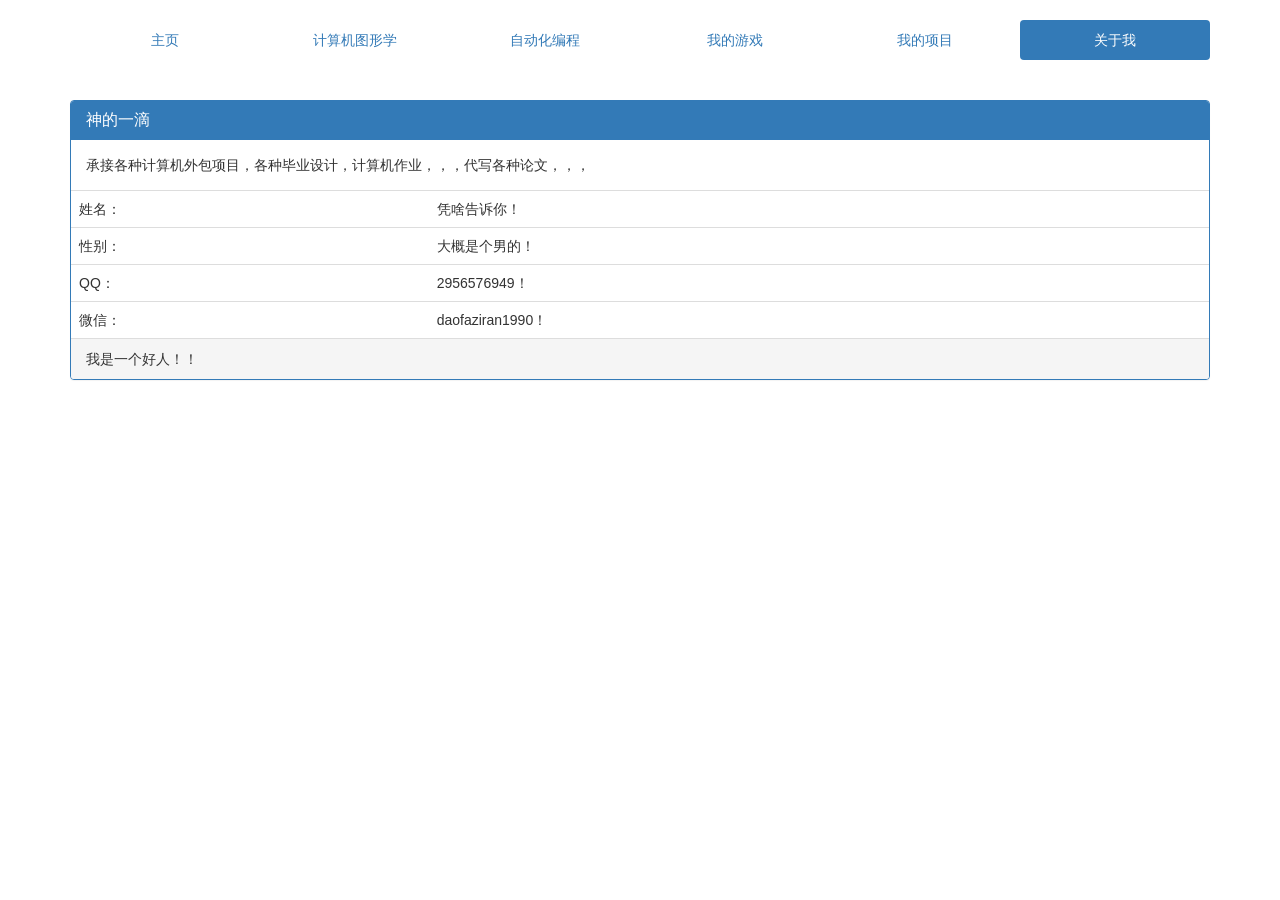
==== about.html @ 5a5ae8fe "Alter WebSite 22" ====
<!DOCTYPE html>
<html>

	<head>
		<meta charset="utf-8" />
		<title></title>
		<link rel="stylesheet" href="css/bootstrap.css" />
	</head>

	<body>
		<div class="container">
			<br />
			<ul class="nav nav-pills  nav-justified">
				<li role="presentation">
					<a href="#">主页</a>
				</li>
				<li role="presentation">
					<a href="#">计算机图形学</a>
				</li>
				<li role="presentation">
					<a href="#">自动化编程</a>
				</li>
				<li role="presentation">
					<a href="#">我的游戏</a>
				</li>
				<li role="presentation">
					<a href="#">我的项目</a>
				</li>
				<li role="presentation" class="active">
					<a href="#">关于我</a>
				</li>
			</ul>
			<br />
			<br />
			<div class="panel panel-primary" style=>
				<div class="panel-heading">
					<h3 class="panel-title">神的一滴</h3>
				</div>
				<div class="panel-body">
					承接各种计算机外包项目，各种毕业设计，计算机作业，，，代写各种论文，，，
				</div>
				<table class="table">
					<tr>
						<td>姓名：</td>
						<td>凭啥告诉你！</td>
					</tr>
					<tr>
						<td>性别：</td>
						<td>大概是个男的！</td>
					</tr>
					<tr>
						<td>QQ：</td>
						<td>2956576949！</td>
					</tr>
					<tr>
						<td>微信：</td>
						<td>daofaziran1990！</td>
					</tr>
				</table>
				<div class="panel-footer">我是一个好人！！</div>

			</div>

		</div>
		<script type="text/javascript" src="js/jquery-3.3.1.js"></script>
		<script type="text/javascript" src="js/bootstrap.js"></script>
	</body>

</html>
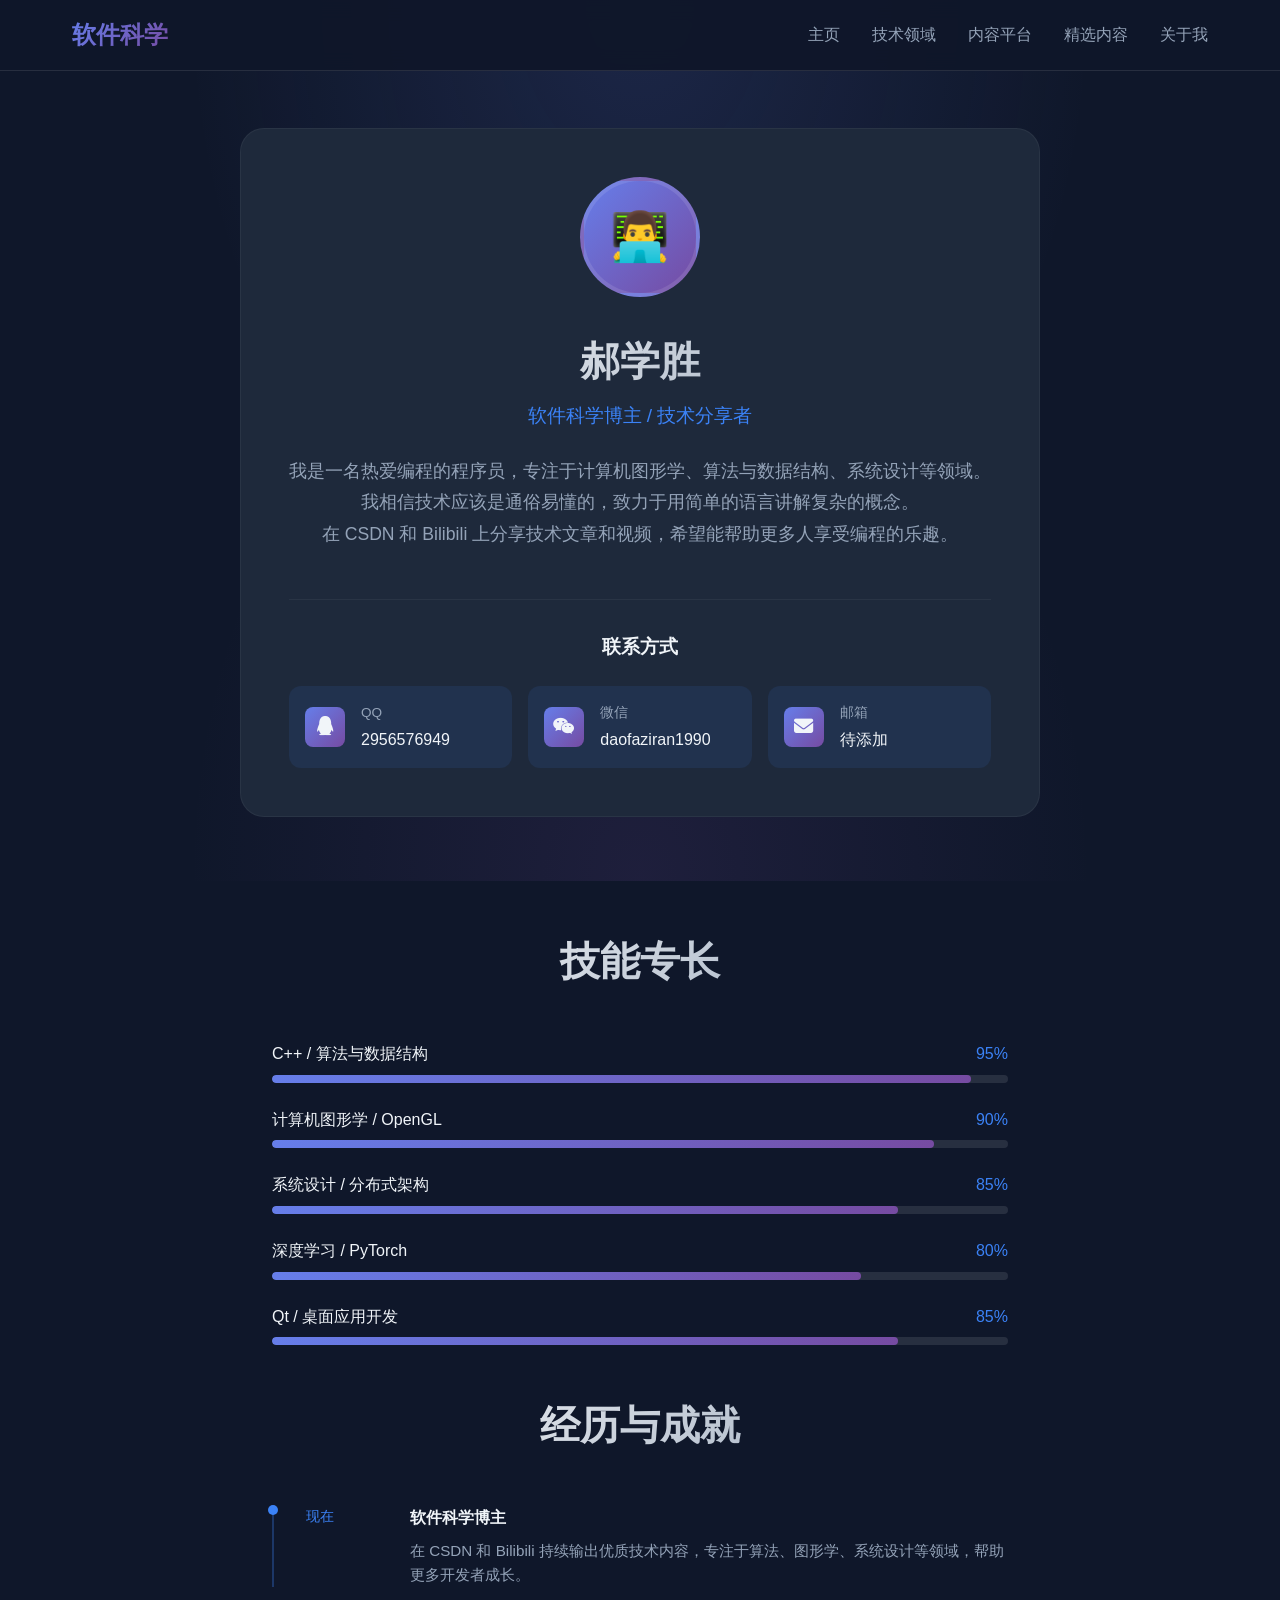
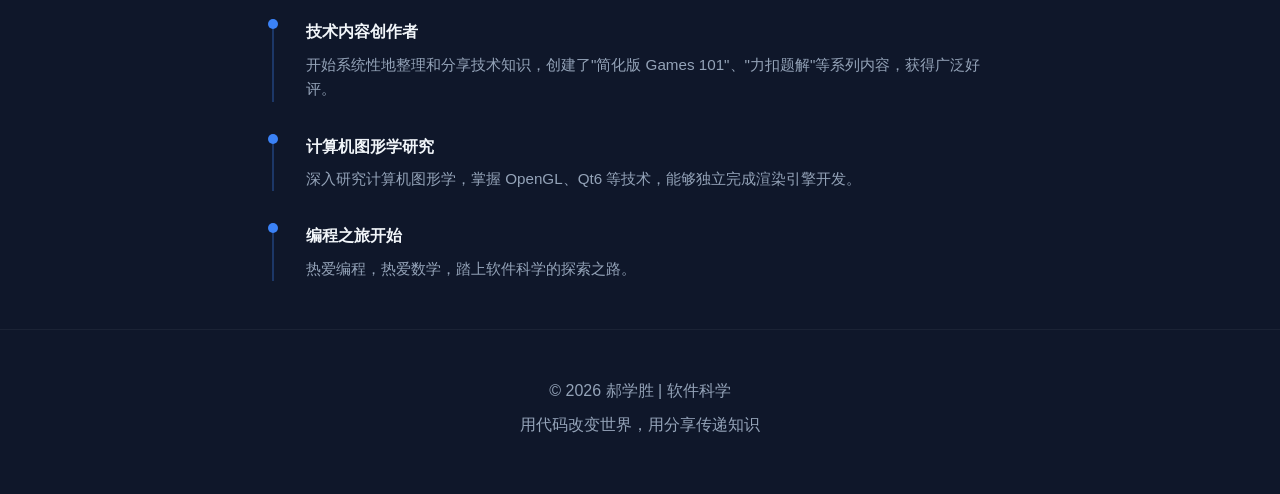
==== commit c61da0f1: "根据CSDN和Bilibili大体更新" ====
--- a/about.html
+++ b/about.html
@@ -1,69 +1,390 @@
 <!DOCTYPE html>
-<html>
-
-	<head>
-		<meta charset="utf-8" />
-		<title></title>
-		<link rel="stylesheet" href="css/bootstrap.css" />
-	</head>
-
-	<body>
-		<div class="container">
-			<br />
-			<ul class="nav nav-pills  nav-justified">
-				<li role="presentation">
-					<a href="#">主页</a>
-				</li>
-				<li role="presentation">
-					<a href="#">计算机图形学</a>
-				</li>
-				<li role="presentation">
-					<a href="#">自动化编程</a>
-				</li>
-				<li role="presentation">
-					<a href="#">我的游戏</a>
-				</li>
-				<li role="presentation">
-					<a href="#">我的项目</a>
-				</li>
-				<li role="presentation" class="active">
-					<a href="#">关于我</a>
-				</li>
-			</ul>
-			<br />
-			<br />
-			<div class="panel panel-primary" style=>
-				<div class="panel-heading">
-					<h3 class="panel-title">神的一滴</h3>
-				</div>
-				<div class="panel-body">
-					承接各种计算机外包项目，各种毕业设计，计算机作业，，，代写各种论文，，，
-				</div>
-				<table class="table">
-					<tr>
-						<td>姓名：</td>
-						<td>凭啥告诉你！</td>
-					</tr>
-					<tr>
-						<td>性别：</td>
-						<td>大概是个男的！</td>
-					</tr>
-					<tr>
-						<td>QQ：</td>
-						<td>2956576949！</td>
-					</tr>
-					<tr>
-						<td>微信：</td>
-						<td>daofaziran1990！</td>
-					</tr>
-				</table>
-				<div class="panel-footer">我是一个好人！！</div>
-
-			</div>
-
-		</div>
-		<script type="text/javascript" src="js/jquery-3.3.1.js"></script>
-		<script type="text/javascript" src="js/bootstrap.js"></script>
-	</body>
-
-</html>+<html lang="zh-CN">
+<head>
+    <meta charset="UTF-8">
+    <meta name="viewport" content="width=device-width, initial-scale=1.0">
+    <meta name="description" content="关于郝学胜 - 软件科学博主">
+    <title>关于我 | 郝学胜</title>
+    <link rel="stylesheet" href="css/style.css">
+    <link rel="stylesheet" href="https://cdnjs.cloudflare.com/ajax/libs/font-awesome/6.4.0/css/all.min.css">
+    <style>
+        .about-hero {
+            min-height: 50vh;
+            display: flex;
+            align-items: center;
+            justify-content: center;
+            text-align: center;
+            padding: 8rem 2rem 4rem;
+            background: 
+                radial-gradient(ellipse at top, rgba(102, 126, 234, 0.15) 0%, transparent 50%),
+                radial-gradient(ellipse at bottom, rgba(118, 75, 162, 0.15) 0%, transparent 50%);
+        }
+
+        .profile-card {
+            background: var(--card-bg);
+            border-radius: 24px;
+            padding: 3rem;
+            max-width: 800px;
+            margin: 0 auto;
+            border: 1px solid rgba(255, 255, 255, 0.05);
+            text-align: center;
+        }
+
+        .profile-avatar {
+            width: 120px;
+            height: 120px;
+            background: linear-gradient(135deg, var(--gradient-1), var(--gradient-2));
+            border-radius: 50%;
+            display: flex;
+            align-items: center;
+            justify-content: center;
+            font-size: 3rem;
+            margin: 0 auto 2rem;
+            border: 4px solid rgba(255, 255, 255, 0.1);
+        }
+
+        .profile-card h1 {
+            font-size: 2.5rem;
+            margin-bottom: 0.5rem;
+            background: linear-gradient(135deg, #fff 0%, #94a3b8 100%);
+            -webkit-background-clip: text;
+            -webkit-text-fill-color: transparent;
+            background-clip: text;
+        }
+
+        .profile-title {
+            color: var(--accent-color);
+            font-size: 1.2rem;
+            margin-bottom: 1.5rem;
+        }
+
+        .profile-bio {
+            color: var(--text-secondary);
+            font-size: 1.1rem;
+            line-height: 1.8;
+            margin-bottom: 2rem;
+        }
+
+        .contact-section {
+            margin-top: 3rem;
+            padding-top: 2rem;
+            border-top: 1px solid rgba(255, 255, 255, 0.05);
+        }
+
+        .contact-section h3 {
+            margin-bottom: 1.5rem;
+            color: var(--text-primary);
+        }
+
+        .contact-grid {
+            display: grid;
+            grid-template-columns: repeat(auto-fit, minmax(200px, 1fr));
+            gap: 1rem;
+        }
+
+        .contact-item {
+            background: rgba(59, 130, 246, 0.1);
+            padding: 1rem;
+            border-radius: 12px;
+            text-align: left;
+            display: flex;
+            align-items: center;
+            gap: 1rem;
+            transition: all 0.3s;
+        }
+
+        .contact-item:hover {
+            background: rgba(59, 130, 246, 0.2);
+            transform: translateY(-2px);
+        }
+
+        .contact-icon {
+            width: 40px;
+            height: 40px;
+            background: linear-gradient(135deg, var(--gradient-1), var(--gradient-2));
+            border-radius: 8px;
+            display: flex;
+            align-items: center;
+            justify-content: center;
+            font-size: 1.2rem;
+        }
+
+        .contact-info {
+            flex: 1;
+        }
+
+        .contact-info label {
+            display: block;
+            font-size: 0.85rem;
+            color: var(--text-secondary);
+            margin-bottom: 0.2rem;
+        }
+
+        .contact-info span {
+            color: var(--text-primary);
+            font-weight: 500;
+        }
+
+        .skills-section {
+            max-width: 800px;
+            margin: 3rem auto;
+            padding: 0 2rem;
+        }
+
+        .skill-bar {
+            margin-bottom: 1.5rem;
+        }
+
+        .skill-header {
+            display: flex;
+            justify-content: space-between;
+            margin-bottom: 0.5rem;
+        }
+
+        .skill-name {
+            color: var(--text-primary);
+        }
+
+        .skill-level {
+            color: var(--accent-color);
+        }
+
+        .skill-progress {
+            height: 8px;
+            background: rgba(255, 255, 255, 0.1);
+            border-radius: 4px;
+            overflow: hidden;
+        }
+
+        .skill-fill {
+            height: 100%;
+            background: linear-gradient(90deg, var(--gradient-1), var(--gradient-2));
+            border-radius: 4px;
+            transition: width 1s ease-out;
+        }
+
+        .timeline {
+            max-width: 800px;
+            margin: 3rem auto;
+            padding: 0 2rem;
+        }
+
+        .timeline-item {
+            display: flex;
+            gap: 1.5rem;
+            margin-bottom: 2rem;
+            padding-left: 2rem;
+            border-left: 2px solid rgba(59, 130, 246, 0.3);
+            position: relative;
+        }
+
+        .timeline-item::before {
+            content: '';
+            position: absolute;
+            left: -6px;
+            top: 0;
+            width: 10px;
+            height: 10px;
+            background: var(--accent-color);
+            border-radius: 50%;
+        }
+
+        .timeline-date {
+            color: var(--accent-color);
+            font-size: 0.9rem;
+            min-width: 80px;
+        }
+
+        .timeline-content h4 {
+            color: var(--text-primary);
+            margin-bottom: 0.5rem;
+        }
+
+        .timeline-content p {
+            color: var(--text-secondary);
+            font-size: 0.95rem;
+        }
+    </style>
+</head>
+<body>
+    <!-- 导航栏 -->
+    <nav class="navbar">
+        <div class="navbar-container">
+            <div class="logo">软件科学</div>
+            <ul class="nav-links">
+                <li><a href="index.html">主页</a></li>
+                <li><a href="index.html#tech">技术领域</a></li>
+                <li><a href="index.html#platforms">内容平台</a></li>
+                <li><a href="index.html#content">精选内容</a></li>
+                <li><a href="about.html">关于我</a></li>
+            </ul>
+        </div>
+    </nav>
+
+    <!-- 关于区域 -->
+    <section class="about-hero">
+        <div class="profile-card fade-in">
+            <div class="profile-avatar">👨‍💻</div>
+            <h1>郝学胜</h1>
+            <p class="profile-title">软件科学博主 / 技术分享者</p>
+            <p class="profile-bio">
+                我是一名热爱编程的程序员，专注于计算机图形学、算法与数据结构、系统设计等领域。<br>
+                我相信技术应该是通俗易懂的，致力于用简单的语言讲解复杂的概念。<br>
+                在 CSDN 和 Bilibili 上分享技术文章和视频，希望能帮助更多人享受编程的乐趣。
+            </p>
+            
+            <div class="contact-section">
+                <h3>联系方式</h3>
+                <div class="contact-grid">
+                    <div class="contact-item">
+                        <div class="contact-icon">
+                            <i class="fab fa-qq"></i>
+                        </div>
+                        <div class="contact-info">
+                            <label>QQ</label>
+                            <span>2956576949</span>
+                        </div>
+                    </div>
+                    <div class="contact-item">
+                        <div class="contact-icon">
+                            <i class="fab fa-weixin"></i>
+                        </div>
+                        <div class="contact-info">
+                            <label>微信</label>
+                            <span>daofaziran1990</span>
+                        </div>
+                    </div>
+                    <div class="contact-item">
+                        <div class="contact-icon">
+                            <i class="fas fa-envelope"></i>
+                        </div>
+                        <div class="contact-info">
+                            <label>邮箱</label>
+                            <span>待添加</span>
+                        </div>
+                    </div>
+                </div>
+            </div>
+        </div>
+    </section>
+
+    <!-- 技能展示 -->
+    <section class="skills-section">
+        <h2 class="section-title">技能专长</h2>
+        
+        <div class="skill-bar">
+            <div class="skill-header">
+                <span class="skill-name">C++ / 算法与数据结构</span>
+                <span class="skill-level">95%</span>
+            </div>
+            <div class="skill-progress">
+                <div class="skill-fill" style="width: 95%"></div>
+            </div>
+        </div>
+
+        <div class="skill-bar">
+            <div class="skill-header">
+                <span class="skill-name">计算机图形学 / OpenGL</span>
+                <span class="skill-level">90%</span>
+            </div>
+            <div class="skill-progress">
+                <div class="skill-fill" style="width: 90%"></div>
+            </div>
+        </div>
+
+        <div class="skill-bar">
+            <div class="skill-header">
+                <span class="skill-name">系统设计 / 分布式架构</span>
+                <span class="skill-level">85%</span>
+            </div>
+            <div class="skill-progress">
+                <div class="skill-fill" style="width: 85%"></div>
+            </div>
+        </div>
+
+        <div class="skill-bar">
+            <div class="skill-header">
+                <span class="skill-name">深度学习 / PyTorch</span>
+                <span class="skill-level">80%</span>
+            </div>
+            <div class="skill-progress">
+                <div class="skill-fill" style="width: 80%"></div>
+            </div>
+        </div>
+
+        <div class="skill-bar">
+            <div class="skill-header">
+                <span class="skill-name">Qt / 桌面应用开发</span>
+                <span class="skill-level">85%</span>
+            </div>
+            <div class="skill-progress">
+                <div class="skill-fill" style="width: 85%"></div>
+            </div>
+        </div>
+    </section>
+
+    <!-- 经历时间线 -->
+    <section class="timeline">
+        <h2 class="section-title">经历与成就</h2>
+        
+        <div class="timeline-item">
+            <div class="timeline-date">现在</div>
+            <div class="timeline-content">
+                <h4>软件科学博主</h4>
+                <p>在 CSDN 和 Bilibili 持续输出优质技术内容，专注于算法、图形学、系统设计等领域，帮助更多开发者成长。</p>
+            </div>
+        </div>
+
+        <div class="timeline-item">
+            <div class="timeline-content">
+                <h4>技术内容创作者</h4>
+                <p>开始系统性地整理和分享技术知识，创建了"简化版 Games 101"、"力扣题解"等系列内容，获得广泛好评。</p>
+            </div>
+        </div>
+
+        <div class="timeline-item">
+            <div class="timeline-content">
+                <h4>计算机图形学研究</h4>
+                <p>深入研究计算机图形学，掌握 OpenGL、Qt6 等技术，能够独立完成渲染引擎开发。</p>
+            </div>
+        </div>
+
+        <div class="timeline-item">
+            <div class="timeline-content">
+                <h4>编程之旅开始</h4>
+                <p>热爱编程，热爱数学，踏上软件科学的探索之路。</p>
+            </div>
+        </div>
+    </section>
+
+    <!-- 页脚 -->
+    <footer class="footer">
+        <p>© 2026 郝学胜 | 软件科学</p>
+        <p>用代码改变世界，用分享传递知识</p>
+    </footer>
+
+    <script>
+        // 导航栏滚动效果
+        window.addEventListener('scroll', () => {
+            const navbar = document.querySelector('.navbar');
+            if (window.scrollY > 50) {
+                navbar.style.background = 'rgba(15, 23, 42, 0.98)';
+            } else {
+                navbar.style.background = 'rgba(15, 23, 42, 0.95)';
+            }
+        });
+
+        // 技能条动画
+        window.addEventListener('load', () => {
+            const skillFills = document.querySelectorAll('.skill-fill');
+            skillFills.forEach((fill, index) => {
+                const width = fill.style.width;
+                fill.style.width = '0';
+                setTimeout(() => {
+                    fill.style.width = width;
+                }, index * 200);
+            });
+        });
+    </script>
+</body>
+</html>
--- a/css/style.css
+++ b/css/style.css
@@ -0,0 +1,419 @@
+/* 郝学胜个人主页 - 自定义样式 */
+
+:root {
+    --primary-color: #2563eb;
+    --secondary-color: #1e40af;
+    --accent-color: #3b82f6;
+    --dark-bg: #0f172a;
+    --card-bg: #1e293b;
+    --text-primary: #f1f5f9;
+    --text-secondary: #94a3b8;
+    --gradient-1: #667eea;
+    --gradient-2: #764ba2;
+}
+
+* {
+    margin: 0;
+    padding: 0;
+    box-sizing: border-box;
+}
+
+body {
+    font-family: -apple-system, BlinkMacSystemFont, 'Segoe UI', Roboto, 'Helvetica Neue', Arial, sans-serif;
+    background: var(--dark-bg);
+    color: var(--text-primary);
+    line-height: 1.6;
+}
+
+/* 导航栏 */
+.navbar {
+    background: rgba(15, 23, 42, 0.95);
+    backdrop-filter: blur(10px);
+    padding: 1rem 0;
+    position: fixed;
+    width: 100%;
+    top: 0;
+    z-index: 1000;
+    border-bottom: 1px solid rgba(255, 255, 255, 0.1);
+}
+
+.navbar-container {
+    max-width: 1200px;
+    margin: 0 auto;
+    padding: 0 2rem;
+    display: flex;
+    justify-content: space-between;
+    align-items: center;
+}
+
+.logo {
+    font-size: 1.5rem;
+    font-weight: bold;
+    background: linear-gradient(135deg, var(--gradient-1), var(--gradient-2));
+    -webkit-background-clip: text;
+    -webkit-text-fill-color: transparent;
+    background-clip: text;
+}
+
+.nav-links {
+    display: flex;
+    gap: 2rem;
+    list-style: none;
+}
+
+.nav-links a {
+    color: var(--text-secondary);
+    text-decoration: none;
+    transition: color 0.3s;
+    font-weight: 500;
+}
+
+.nav-links a:hover {
+    color: var(--text-primary);
+}
+
+/* 英雄区域 */
+.hero {
+    min-height: 100vh;
+    display: flex;
+    align-items: center;
+    justify-content: center;
+    text-align: center;
+    padding: 6rem 2rem 4rem;
+    background: 
+        radial-gradient(ellipse at top, rgba(102, 126, 234, 0.15) 0%, transparent 50%),
+        radial-gradient(ellipse at bottom, rgba(118, 75, 162, 0.15) 0%, transparent 50%);
+}
+
+.hero-content h1 {
+    font-size: 3.5rem;
+    margin-bottom: 1rem;
+    background: linear-gradient(135deg, #fff 0%, #94a3b8 100%);
+    -webkit-background-clip: text;
+    -webkit-text-fill-color: transparent;
+    background-clip: text;
+}
+
+.hero-content .subtitle {
+    font-size: 1.5rem;
+    color: var(--accent-color);
+    margin-bottom: 1.5rem;
+}
+
+.hero-content .description {
+    font-size: 1.1rem;
+    color: var(--text-secondary);
+    max-width: 600px;
+    margin: 0 auto 2rem;
+}
+
+.hero-badges {
+    display: flex;
+    gap: 1rem;
+    justify-content: center;
+    flex-wrap: wrap;
+    margin-bottom: 2rem;
+}
+
+.badge {
+    background: rgba(59, 130, 246, 0.1);
+    border: 1px solid rgba(59, 130, 246, 0.3);
+    padding: 0.5rem 1rem;
+    border-radius: 20px;
+    font-size: 0.9rem;
+    color: var(--accent-color);
+}
+
+.social-links {
+    display: flex;
+    gap: 1rem;
+    justify-content: center;
+}
+
+.btn {
+    padding: 0.8rem 2rem;
+    border-radius: 8px;
+    text-decoration: none;
+    font-weight: 500;
+    transition: all 0.3s;
+    display: inline-flex;
+    align-items: center;
+    gap: 0.5rem;
+}
+
+.btn-primary {
+    background: linear-gradient(135deg, var(--gradient-1), var(--gradient-2));
+    color: white;
+}
+
+.btn-primary:hover {
+    transform: translateY(-2px);
+    box-shadow: 0 10px 30px rgba(102, 126, 234, 0.3);
+}
+
+.btn-secondary {
+    background: transparent;
+    border: 1px solid rgba(255, 255, 255, 0.2);
+    color: var(--text-primary);
+}
+
+.btn-secondary:hover {
+    background: rgba(255, 255, 255, 0.1);
+}
+
+/* 技术领域 */
+.section {
+    padding: 5rem 2rem;
+    max-width: 1200px;
+    margin: 0 auto;
+}
+
+.section-title {
+    font-size: 2.5rem;
+    text-align: center;
+    margin-bottom: 3rem;
+    background: linear-gradient(135deg, #fff 0%, #94a3b8 100%);
+    -webkit-background-clip: text;
+    -webkit-text-fill-color: transparent;
+    background-clip: text;
+}
+
+.tech-grid {
+    display: grid;
+    grid-template-columns: repeat(auto-fit, minmax(280px, 1fr));
+    gap: 2rem;
+}
+
+.tech-card {
+    background: var(--card-bg);
+    border-radius: 16px;
+    padding: 2rem;
+    border: 1px solid rgba(255, 255, 255, 0.05);
+    transition: all 0.3s;
+    position: relative;
+    overflow: hidden;
+}
+
+.tech-card::before {
+    content: '';
+    position: absolute;
+    top: 0;
+    left: 0;
+    right: 0;
+    height: 3px;
+    background: linear-gradient(90deg, var(--gradient-1), var(--gradient-2));
+    transform: scaleX(0);
+    transition: transform 0.3s;
+}
+
+.tech-card:hover::before {
+    transform: scaleX(1);
+}
+
+.tech-card:hover {
+    transform: translateY(-5px);
+    box-shadow: 0 20px 40px rgba(0, 0, 0, 0.3);
+}
+
+.tech-icon {
+    width: 60px;
+    height: 60px;
+    background: linear-gradient(135deg, var(--gradient-1), var(--gradient-2));
+    border-radius: 12px;
+    display: flex;
+    align-items: center;
+    justify-content: center;
+    font-size: 1.5rem;
+    margin-bottom: 1.5rem;
+}
+
+.tech-card h3 {
+    font-size: 1.3rem;
+    margin-bottom: 1rem;
+    color: var(--text-primary);
+}
+
+.tech-card p {
+    color: var(--text-secondary);
+    font-size: 0.95rem;
+    line-height: 1.7;
+}
+
+.tech-tags {
+    display: flex;
+    flex-wrap: wrap;
+    gap: 0.5rem;
+    margin-top: 1rem;
+}
+
+.tech-tag {
+    background: rgba(59, 130, 246, 0.1);
+    color: var(--accent-color);
+    padding: 0.3rem 0.8rem;
+    border-radius: 4px;
+    font-size: 0.8rem;
+}
+
+/* 平台链接 */
+.platforms {
+    background: rgba(30, 41, 59, 0.5);
+    border-radius: 24px;
+    padding: 3rem;
+    margin: 2rem auto;
+    max-width: 1000px;
+}
+
+.platform-grid {
+    display: grid;
+    grid-template-columns: repeat(auto-fit, minmax(200px, 1fr));
+    gap: 2rem;
+}
+
+.platform-card {
+    background: var(--card-bg);
+    border-radius: 12px;
+    padding: 1.5rem;
+    text-align: center;
+    text-decoration: none;
+    color: var(--text-primary);
+    border: 1px solid rgba(255, 255, 255, 0.05);
+    transition: all 0.3s;
+}
+
+.platform-card:hover {
+    transform: translateY(-3px);
+    border-color: var(--accent-color);
+}
+
+.platform-icon {
+    font-size: 2.5rem;
+    margin-bottom: 1rem;
+}
+
+.platform-card h4 {
+    margin-bottom: 0.5rem;
+}
+
+.platform-card span {
+    color: var(--text-secondary);
+    font-size: 0.9rem;
+}
+
+/* 内容展示 */
+.content-grid {
+    display: grid;
+    grid-template-columns: repeat(auto-fit, minmax(300px, 1fr));
+    gap: 2rem;
+}
+
+.content-card {
+    background: var(--card-bg);
+    border-radius: 12px;
+    overflow: hidden;
+    border: 1px solid rgba(255, 255, 255, 0.05);
+    transition: all 0.3s;
+}
+
+.content-card:hover {
+    transform: translateY(-3px);
+    box-shadow: 0 10px 30px rgba(0, 0, 0, 0.3);
+}
+
+.content-header {
+    padding: 1.5rem;
+    border-bottom: 1px solid rgba(255, 255, 255, 0.05);
+}
+
+.content-header h3 {
+    display: flex;
+    align-items: center;
+    gap: 0.5rem;
+    font-size: 1.1rem;
+}
+
+.content-list {
+    list-style: none;
+    padding: 1rem;
+}
+
+.content-list li {
+    padding: 0.8rem;
+    border-bottom: 1px solid rgba(255, 255, 255, 0.03);
+    transition: background 0.2s;
+}
+
+.content-list li:last-child {
+    border-bottom: none;
+}
+
+.content-list li:hover {
+    background: rgba(255, 255, 255, 0.03);
+    border-radius: 6px;
+}
+
+.content-list a {
+    color: var(--text-secondary);
+    text-decoration: none;
+    display: flex;
+    justify-content: space-between;
+    align-items: center;
+}
+
+.content-list a:hover {
+    color: var(--text-primary);
+}
+
+.content-tag {
+    background: rgba(59, 130, 246, 0.1);
+    color: var(--accent-color);
+    padding: 0.2rem 0.6rem;
+    border-radius: 4px;
+    font-size: 0.75rem;
+}
+
+/* 页脚 */
+.footer {
+    text-align: center;
+    padding: 3rem 2rem;
+    border-top: 1px solid rgba(255, 255, 255, 0.05);
+    color: var(--text-secondary);
+}
+
+.footer p {
+    margin-bottom: 0.5rem;
+}
+
+/* 响应式 */
+@media (max-width: 768px) {
+    .hero-content h1 {
+        font-size: 2.5rem;
+    }
+    
+    .nav-links {
+        display: none;
+    }
+    
+    .section {
+        padding: 3rem 1rem;
+    }
+    
+    .platforms {
+        padding: 2rem 1rem;
+    }
+}
+
+/* 动画 */
+@keyframes fadeInUp {
+    from {
+        opacity: 0;
+        transform: translateY(30px);
+    }
+    to {
+        opacity: 1;
+        transform: translateY(0);
+    }
+}
+
+.fade-in {
+    animation: fadeInUp 0.8s ease-out;
+}
